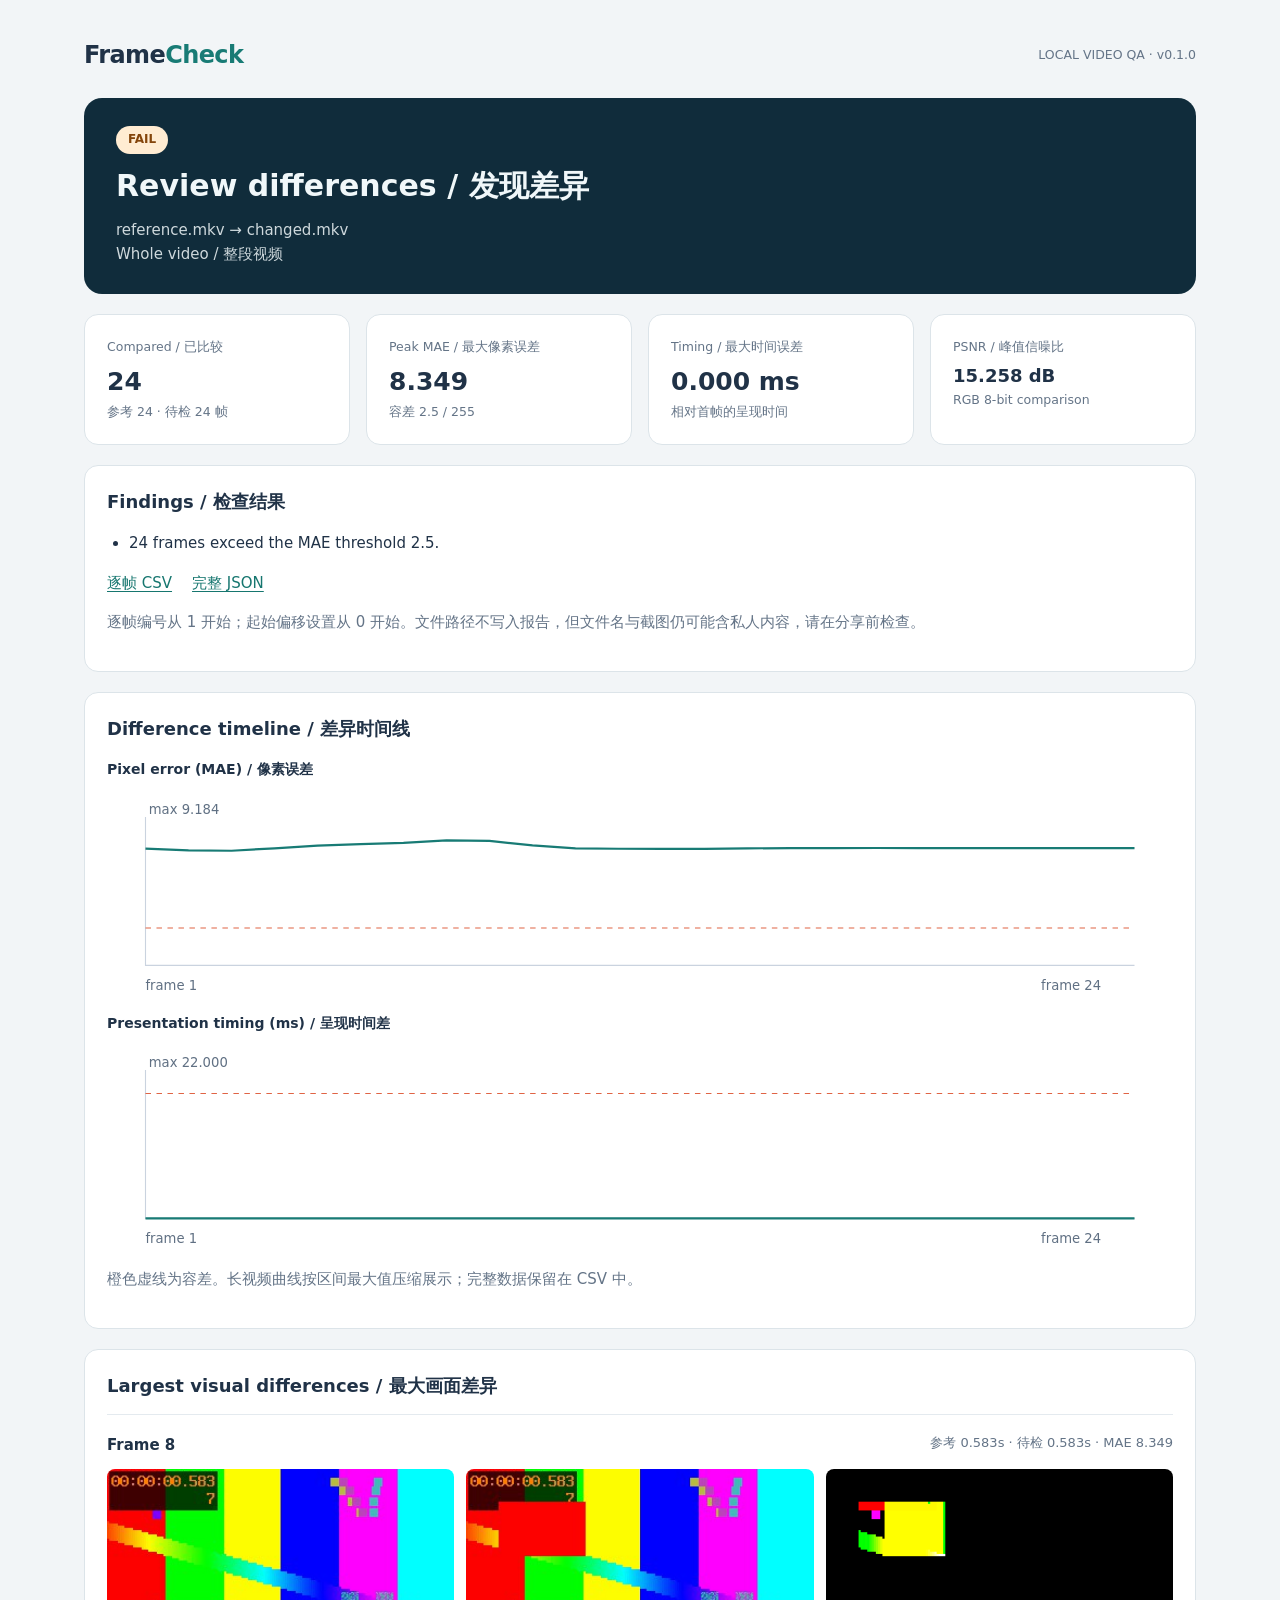
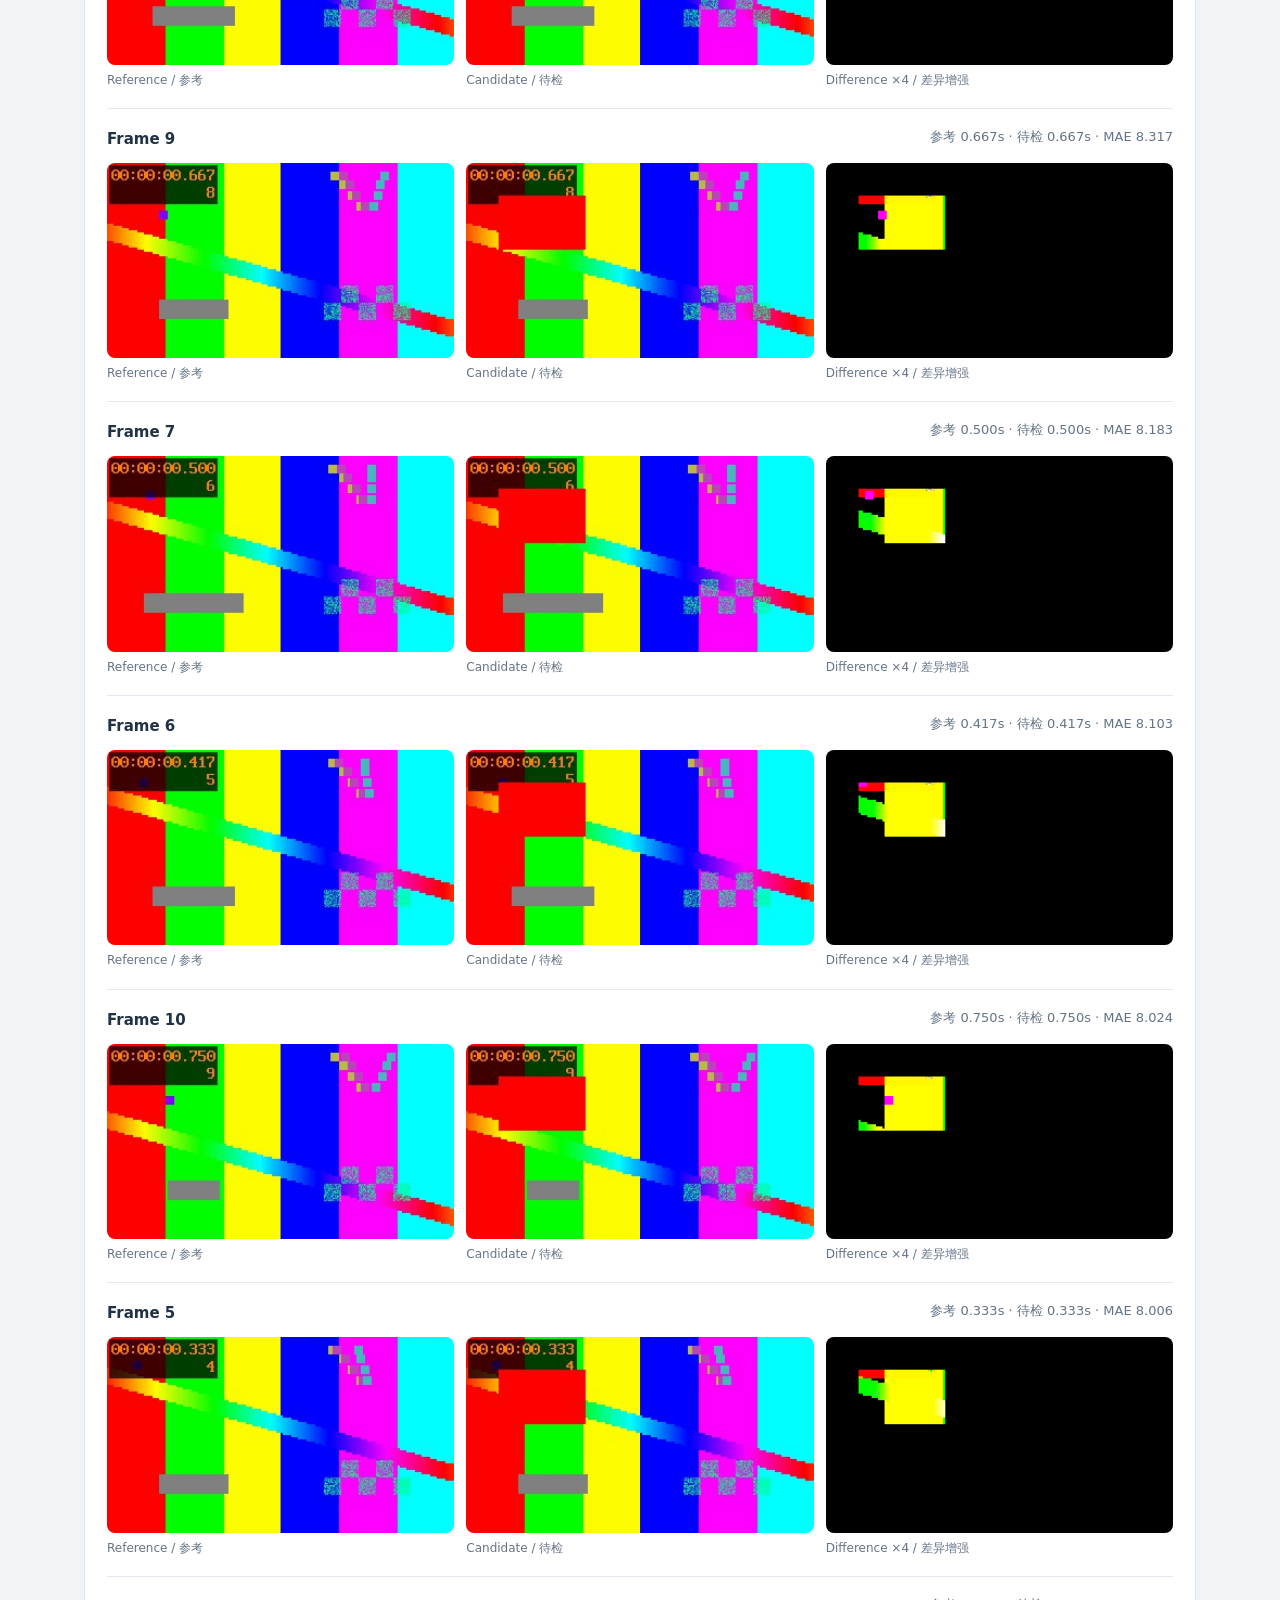
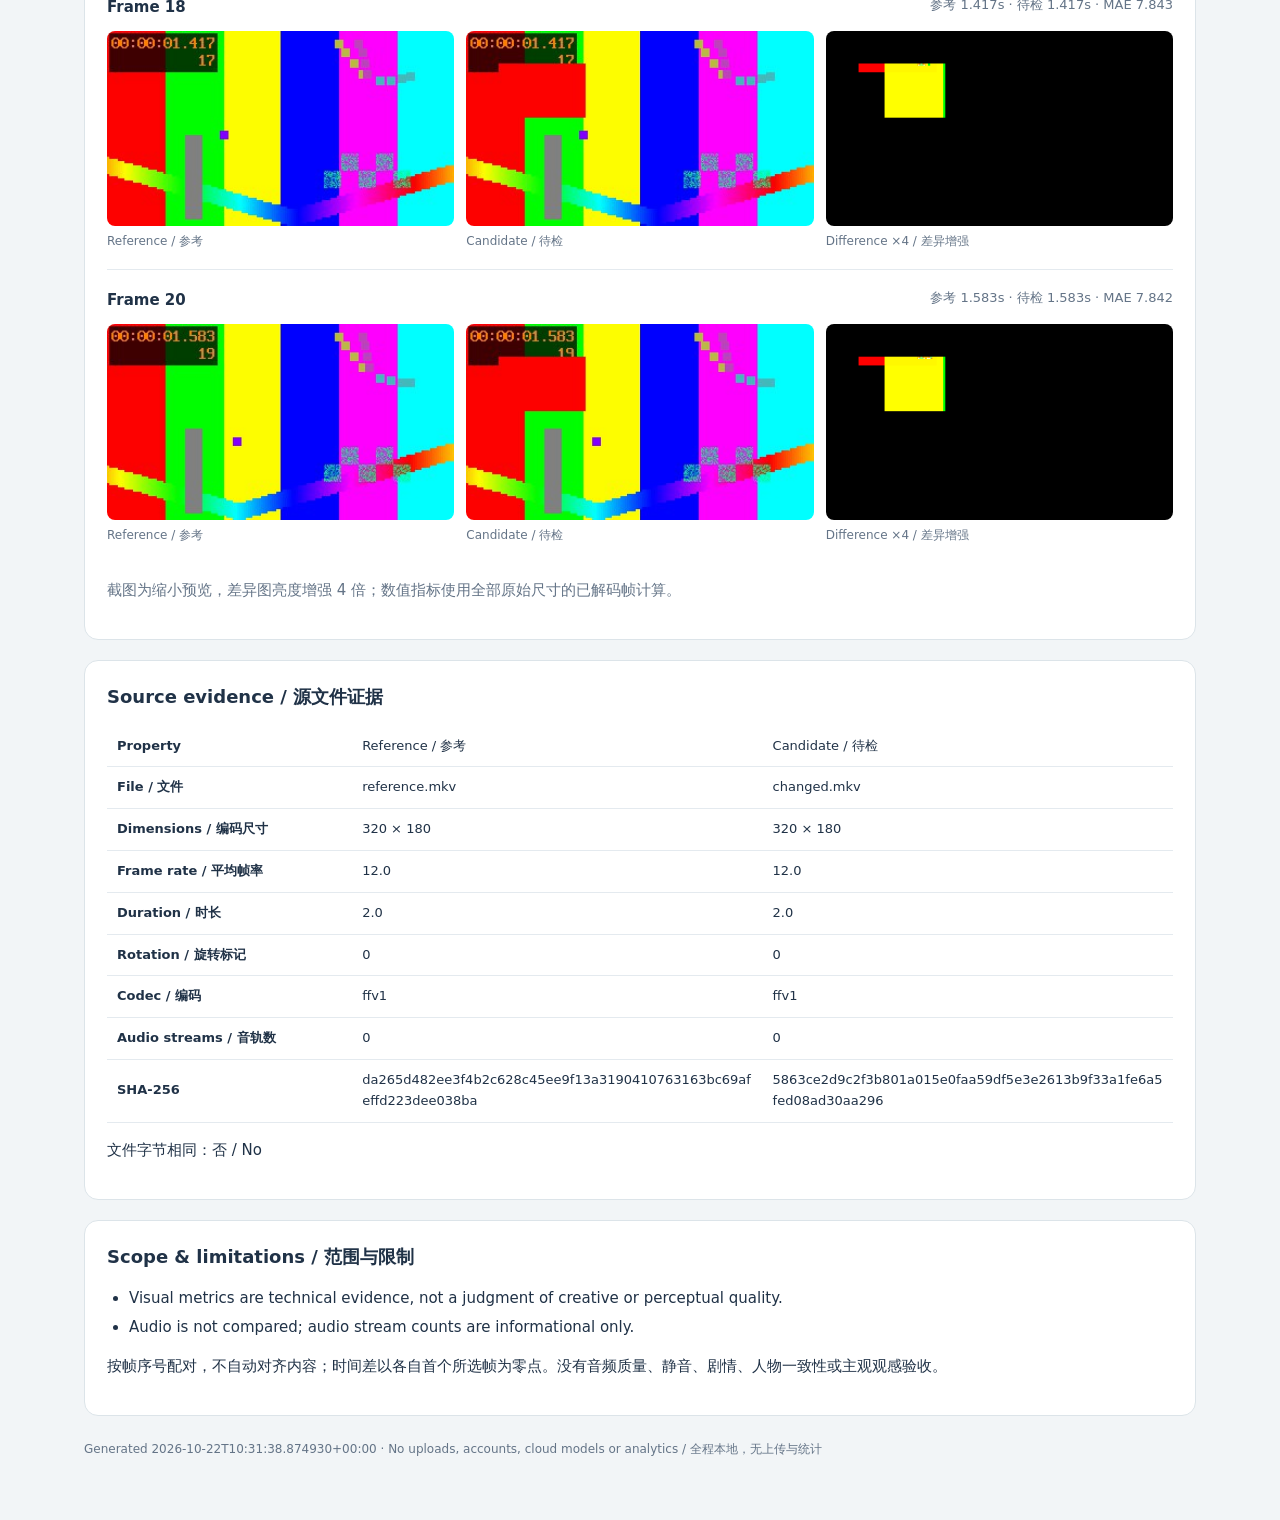
==== docs/demo.html @ 05654c62 "Release FrameCheck 0.1.0 with local video comparison and offline evidence reports" ====
<!doctype html><html lang="zh-CN"><head><meta charset="utf-8">
    <meta name="viewport" content="width=device-width,initial-scale=1">
    <meta http-equiv="Content-Security-Policy" content="default-src 'none'; img-src 'self' data:; style-src 'unsafe-inline'">
    <title>FrameCheck — changed.mkv</title>
    <style>
    :root{color-scheme:light}*{box-sizing:border-box}body{margin:0;background:#f2f5f7;color:#203247;font:15px/1.6 system-ui,"Microsoft YaHei",sans-serif}
    main{max-width:1160px;margin:auto;padding:36px 24px 60px}header{display:flex;justify-content:space-between;align-items:center;margin-bottom:24px}
    .logo{font-size:24px;font-weight:800;letter-spacing:-.6px}.logo b{color:#187b75}.muted,small{color:#647487}
    .hero{background:#102c3b;color:#f0f7f9;padding:28px 32px;border-radius:18px}.hero h1{font-size:30px;margin:8px 0}
    .hero p{margin:0;opacity:.85}.tag{display:inline-block;border-radius:20px;padding:4px 12px;background:#d5f5e6;color:#14553f;font-size:12px;font-weight:700}
    .tag.FAIL{background:#ffecd2;color:#84450b}.tag.ERROR,.tag.CANCELLED{background:#fbe0df;color:#8f2930}
    .grid{display:grid;grid-template-columns:repeat(4,1fr);gap:16px;margin:20px 0}.card,section{background:white;border:1px solid #dce4e9;border-radius:14px;padding:22px}
    .card strong{display:block;font-size:25px;margin-top:5px}.card small{display:block}section{margin-top:20px}h2{font-size:18px;margin:0 0 14px}h3{font-size:14px}
    ul{padding-left:22px}li{margin:5px 0}a{color:#16766f;text-underline-offset:3px}.links{display:flex;gap:20px;flex-wrap:wrap;margin-top:16px}
    svg{width:100%;display:block}.frame{padding:18px 0;border-top:1px solid #e4eaef}.frame-title{display:flex;justify-content:space-between;gap:12px;flex-wrap:wrap}
    .frame-title span{color:#647487;font-size:13px}.images{display:grid;grid-template-columns:repeat(3,1fr);gap:12px;margin-top:12px}figure{margin:0}
    img{width:100%;display:block;background:#18222a;border-radius:8px}figcaption{font-size:12px;color:#647487;margin-top:6px}
    .table-wrap{overflow-x:auto}table{width:100%;border-collapse:collapse;font-size:13px;table-layout:fixed}th,td{border-bottom:1px solid #e4eaef;padding:10px;text-align:left;overflow-wrap:anywhere}th{width:23%}
    footer{margin-top:24px;font-size:12px;color:#647487}@media(max-width:700px){main{padding:20px 12px}.grid{grid-template-columns:repeat(2,1fr)}.images{grid-template-columns:1fr}.hero{padding:22px}.hero h1{font-size:23px}}
    </style></head><body><main>
    <header><div class="logo">Frame<b>Check</b></div><small>LOCAL VIDEO QA · v0.1.0</small></header>
    <div class="hero"><span class="tag FAIL">FAIL</span><h1>Review differences / 发现差异</h1>
    <p>reference.mkv → changed.mkv</p><p>Whole video / 整段视频</p></div>
    <div class="grid"><div class="card"><small>Compared / 已比较</small><strong>24</strong><small>参考 24 · 待检 24 帧</small></div>
    <div class="card"><small>Peak MAE / 最大像素误差</small><strong>8.349</strong><small>容差 2.5 / 255</small></div>
    <div class="card"><small>Timing / 最大时间误差</small><strong>0.000 ms</strong><small>相对首帧的呈现时间</small></div>
    <div class="card"><small>PSNR / 峰值信噪比</small><strong style="font-size:18px">15.258 dB</strong><small>RGB 8-bit comparison</small></div></div>
    <section><h2>Findings / 检查结果</h2><ul><li>24 frames exceed the MAE threshold 2.5.</li></ul><div class="links"><a href="demo-frames.csv">逐帧 CSV</a><a href="demo-result.json">完整 JSON</a></div>
    <p class="muted">逐帧编号从 1 开始；起始偏移设置从 0 开始。文件路径不写入报告，但文件名与截图仍可能含私人内容，请在分享前检查。</p></section>
    <section><h2>Difference timeline / 差异时间线</h2><h3>Pixel error (MAE) / 像素误差</h3><svg viewBox="0 0 970 185" role="img" aria-label="mae per-frame chart">
      <path d="M35 20V155H935" fill="none" stroke="#cad3df"/>
      <line x1="35" x2="935" y1="120.97279739396998" y2="120.97279739396998" stroke="#e06445" stroke-dasharray="5 5"/>
      <polyline points="35.00,48.76 74.13,50.44 113.26,50.75 152.39,48.49 191.52,46.03 230.65,44.72 269.78,43.62 308.91,41.36 348.04,41.80 387.17,45.79 426.30,48.52 465.43,48.93 504.57,48.98 543.70,48.94 582.83,48.59 621.96,48.30 661.09,48.30 700.22,48.25 739.35,48.30 778.48,48.26 817.61,48.34 856.74,48.34 895.87,48.38 935.00,48.35" fill="none" stroke="#187b75" stroke-width="2"/>
      <text x="38" y="17" fill="#607083" font-size="12">max 9.184</text>
      <text x="35" y="177" fill="#607083" font-size="12">frame 1</text>
      <text x="850" y="177" fill="#607083" font-size="12">frame 24</text>
    </svg>
    <h3>Presentation timing (ms) / 呈现时间差</h3><svg viewBox="0 0 970 185" role="img" aria-label="relative_timing_error_ms per-frame chart">
      <path d="M35 20V155H935" fill="none" stroke="#cad3df"/>
      <line x1="35" x2="935" y1="41.363636363636374" y2="41.363636363636374" stroke="#e06445" stroke-dasharray="5 5"/>
      <polyline points="35.00,155.00 74.13,155.00 113.26,155.00 152.39,155.00 191.52,155.00 230.65,155.00 269.78,155.00 308.91,155.00 348.04,155.00 387.17,155.00 426.30,155.00 465.43,155.00 504.57,155.00 543.70,155.00 582.83,155.00 621.96,155.00 661.09,155.00 700.22,155.00 739.35,155.00 778.48,155.00 817.61,155.00 856.74,155.00 895.87,155.00 935.00,155.00" fill="none" stroke="#187b75" stroke-width="2"/>
      <text x="38" y="17" fill="#607083" font-size="12">max 22.000</text>
      <text x="35" y="177" fill="#607083" font-size="12">frame 1</text>
      <text x="850" y="177" fill="#607083" font-size="12">frame 24</text>
    </svg><p class="muted">橙色虚线为容差。长视频曲线按区间最大值压缩展示；完整数据保留在 CSV 中。</p></section>
    <section><h2>Largest visual differences / 最大画面差异</h2><article class="frame"><div class="frame-title"><strong>Frame 8</strong>
          <span>参考 0.583s · 待检 0.583s · MAE 8.349</span>
          </div><div class="images"><figure><img loading="lazy" src="[data-uri]" alt="Reference / 参考"><figcaption>Reference / 参考</figcaption></figure><figure><img loading="lazy" src="[data-uri]" alt="Candidate / 待检"><figcaption>Candidate / 待检</figcaption></figure><figure><img loading="lazy" src="[data-uri]" alt="Difference ×4 / 差异增强"><figcaption>Difference ×4 / 差异增强</figcaption></figure></div></article><article class="frame"><div class="frame-title"><strong>Frame 9</strong>
          <span>参考 0.667s · 待检 0.667s · MAE 8.317</span>
          </div><div class="images"><figure><img loading="lazy" src="[data-uri]" alt="Reference / 参考"><figcaption>Reference / 参考</figcaption></figure><figure><img loading="lazy" src="[data-uri]" alt="Candidate / 待检"><figcaption>Candidate / 待检</figcaption></figure><figure><img loading="lazy" src="[data-uri]" alt="Difference ×4 / 差异增强"><figcaption>Difference ×4 / 差异增强</figcaption></figure></div></article><article class="frame"><div class="frame-title"><strong>Frame 7</strong>
          <span>参考 0.500s · 待检 0.500s · MAE 8.183</span>
          </div><div class="images"><figure><img loading="lazy" src="[data-uri]" alt="Reference / 参考"><figcaption>Reference / 参考</figcaption></figure><figure><img loading="lazy" src="[data-uri]" alt="Candidate / 待检"><figcaption>Candidate / 待检</figcaption></figure><figure><img loading="lazy" src="[data-uri]" alt="Difference ×4 / 差异增强"><figcaption>Difference ×4 / 差异增强</figcaption></figure></div></article><article class="frame"><div class="frame-title"><strong>Frame 6</strong>
          <span>参考 0.417s · 待检 0.417s · MAE 8.103</span>
          </div><div class="images"><figure><img loading="lazy" src="[data-uri]" alt="Reference / 参考"><figcaption>Reference / 参考</figcaption></figure><figure><img loading="lazy" src="[data-uri]" alt="Candidate / 待检"><figcaption>Candidate / 待检</figcaption></figure><figure><img loading="lazy" src="[data-uri]" alt="Difference ×4 / 差异增强"><figcaption>Difference ×4 / 差异增强</figcaption></figure></div></article><article class="frame"><div class="frame-title"><strong>Frame 10</strong>
          <span>参考 0.750s · 待检 0.750s · MAE 8.024</span>
          </div><div class="images"><figure><img loading="lazy" src="[data-uri]" alt="Reference / 参考"><figcaption>Reference / 参考</figcaption></figure><figure><img loading="lazy" src="[data-uri]" alt="Candidate / 待检"><figcaption>Candidate / 待检</figcaption></figure><figure><img loading="lazy" src="[data-uri]" alt="Difference ×4 / 差异增强"><figcaption>Difference ×4 / 差异增强</figcaption></figure></div></article><article class="frame"><div class="frame-title"><strong>Frame 5</strong>
          <span>参考 0.333s · 待检 0.333s · MAE 8.006</span>
          </div><div class="images"><figure><img loading="lazy" src="[data-uri]" alt="Reference / 参考"><figcaption>Reference / 参考</figcaption></figure><figure><img loading="lazy" src="[data-uri]" alt="Candidate / 待检"><figcaption>Candidate / 待检</figcaption></figure><figure><img loading="lazy" src="[data-uri]" alt="Difference ×4 / 差异增强"><figcaption>Difference ×4 / 差异增强</figcaption></figure></div></article><article class="frame"><div class="frame-title"><strong>Frame 18</strong>
          <span>参考 1.417s · 待检 1.417s · MAE 7.843</span>
          </div><div class="images"><figure><img loading="lazy" src="[data-uri]" alt="Reference / 参考"><figcaption>Reference / 参考</figcaption></figure><figure><img loading="lazy" src="[data-uri]" alt="Candidate / 待检"><figcaption>Candidate / 待检</figcaption></figure><figure><img loading="lazy" src="[data-uri]" alt="Difference ×4 / 差异增强"><figcaption>Difference ×4 / 差异增强</figcaption></figure></div></article><article class="frame"><div class="frame-title"><strong>Frame 20</strong>
          <span>参考 1.583s · 待检 1.583s · MAE 7.842</span>
          </div><div class="images"><figure><img loading="lazy" src="[data-uri]" alt="Reference / 参考"><figcaption>Reference / 参考</figcaption></figure><figure><img loading="lazy" src="[data-uri]" alt="Candidate / 待检"><figcaption>Candidate / 待检</figcaption></figure><figure><img loading="lazy" src="[data-uri]" alt="Difference ×4 / 差异增强"><figcaption>Difference ×4 / 差异增强</figcaption></figure></div></article>
    <p class="muted">截图为缩小预览，差异图亮度增强 4 倍；数值指标使用全部原始尺寸的已解码帧计算。</p></section>
    <section><h2>Source evidence / 源文件证据</h2><div class="table-wrap"><table><thead><tr><th>Property</th><td>Reference / 参考</td><td>Candidate / 待检</td></tr></thead><tbody><tr><th>File / 文件</th><td>reference.mkv</td><td>changed.mkv</td></tr><tr><th>Dimensions / 编码尺寸</th><td>320 × 180</td><td>320 × 180</td></tr><tr><th>Frame rate / 平均帧率</th><td>12.0</td><td>12.0</td></tr><tr><th>Duration / 时长</th><td>2.0</td><td>2.0</td></tr><tr><th>Rotation / 旋转标记</th><td>0</td><td>0</td></tr><tr><th>Codec / 编码</th><td>ffv1</td><td>ffv1</td></tr><tr><th>Audio streams / 音轨数</th><td>0</td><td>0</td></tr><tr><th>SHA-256</th><td>da265d482ee3f4b2c628c45ee9f13a3190410763163bc69afeffd223dee038ba</td><td>5863ce2d9c2f3b801a015e0faa59df5e3e2613b9f33a1fe6a5fed08ad30aa296</td></tr></tbody></table></div>
    <p>文件字节相同：否 / No</p></section>
    <section><h2>Scope & limitations / 范围与限制</h2><ul><li>Visual metrics are technical evidence, not a judgment of creative or perceptual quality.</li><li>Audio is not compared; audio stream counts are informational only.</li></ul>
    <p>按帧序号配对，不自动对齐内容；时间差以各自首个所选帧为零点。没有音频质量、静音、剧情、人物一致性或主观观感验收。</p></section>
    <footer>Generated 2026-10-22T10:31:38.874930+00:00 · No uploads, accounts, cloud models or analytics / 全程本地，无上传与统计</footer>
    </main></body></html>
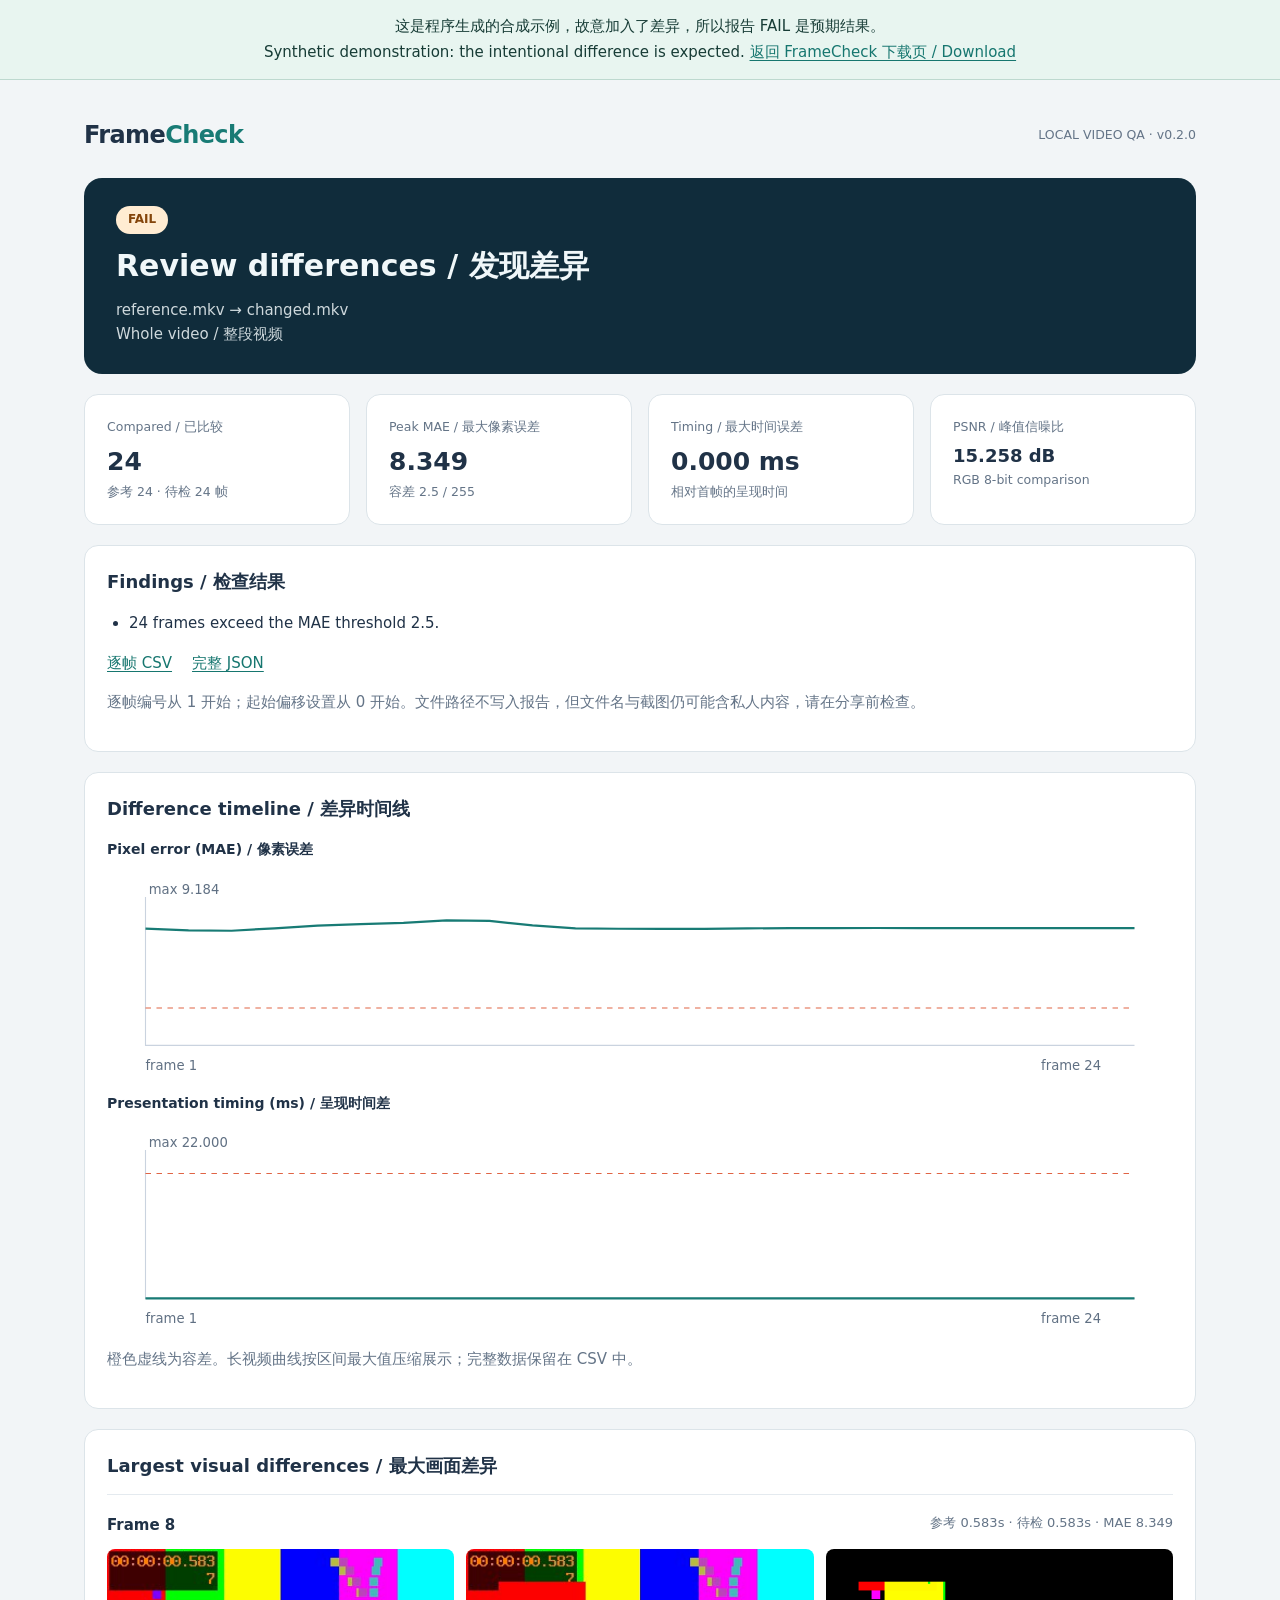
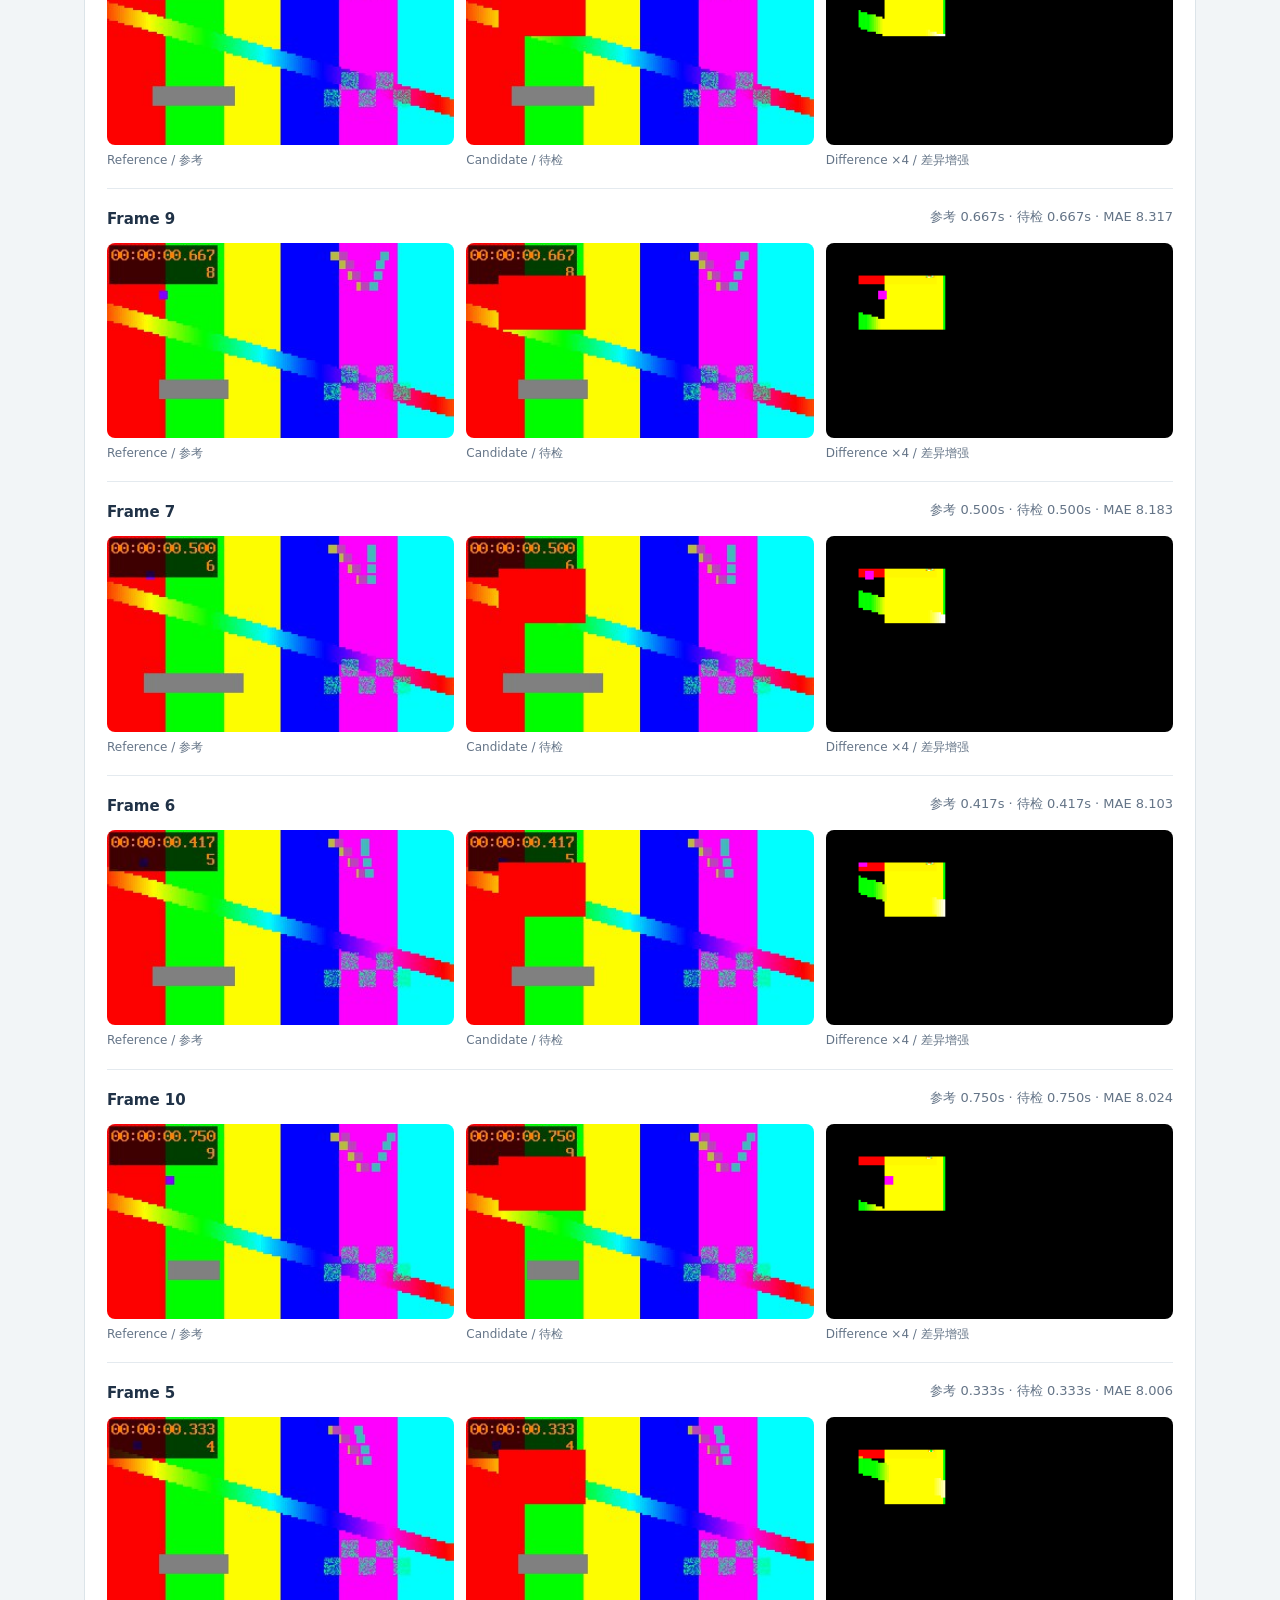
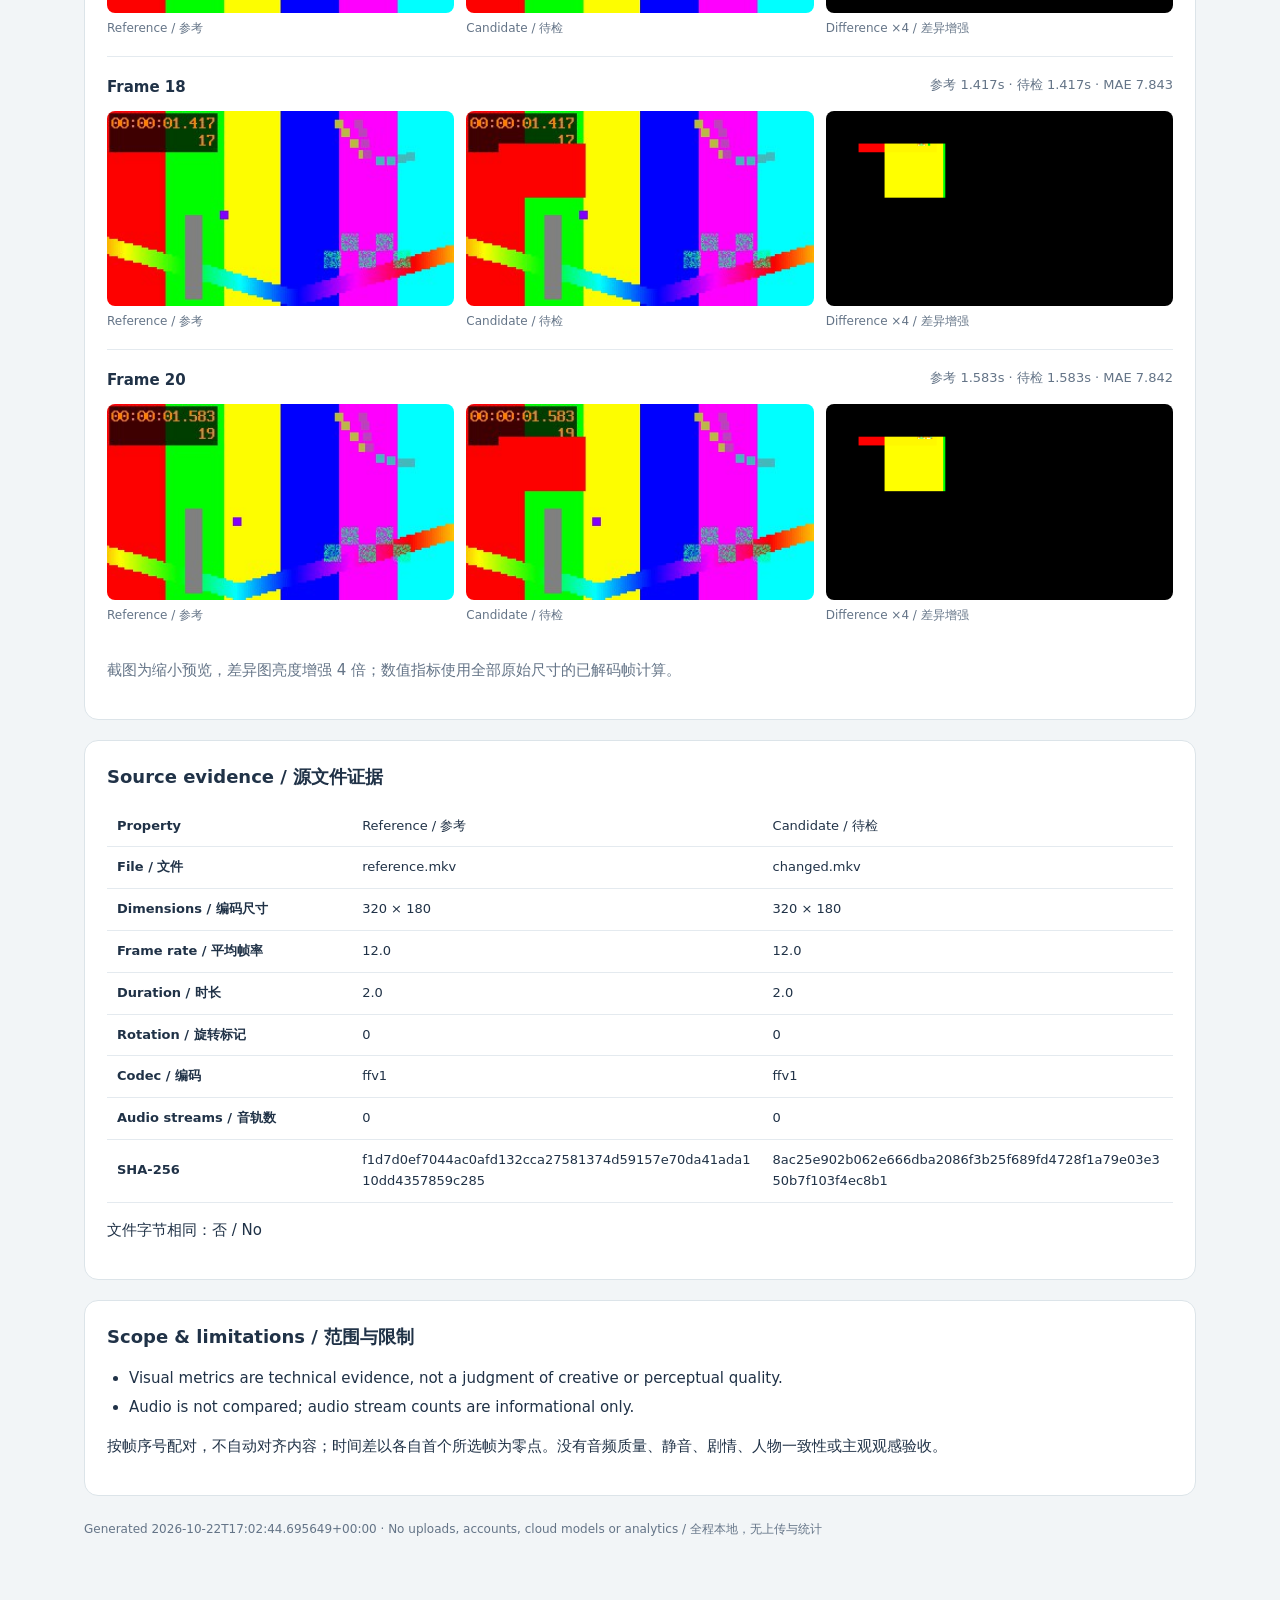
==== commit 5c410029: "Add first-run demos, portable setup, agent skill and public download site" ====
--- a/docs/demo.html
+++ b/docs/demo.html
@@ -17,8 +17,8 @@
     img{width:100%;display:block;background:#18222a;border-radius:8px}figcaption{font-size:12px;color:#647487;margin-top:6px}
     .table-wrap{overflow-x:auto}table{width:100%;border-collapse:collapse;font-size:13px;table-layout:fixed}th,td{border-bottom:1px solid #e4eaef;padding:10px;text-align:left;overflow-wrap:anywhere}th{width:23%}
     footer{margin-top:24px;font-size:12px;color:#647487}@media(max-width:700px){main{padding:20px 12px}.grid{grid-template-columns:repeat(2,1fr)}.images{grid-template-columns:1fr}.hero{padding:22px}.hero h1{font-size:23px}}
-    </style></head><body><main>
-    <header><div class="logo">Frame<b>Check</b></div><small>LOCAL VIDEO QA · v0.1.0</small></header>
+    </style></head><body><div style="padding:14px 24px;background:#e8f5f0;border-bottom:1px solid #bdd9cf;color:#173c36;font:15px/1.7 system-ui;text-align:center">这是程序生成的合成示例，故意加入了差异，所以报告 FAIL 是预期结果。<br> Synthetic demonstration: the intentional difference is expected. <a href="index.html">返回 FrameCheck 下载页 / Download</a></div><main>
+    <header><div class="logo">Frame<b>Check</b></div><small>LOCAL VIDEO QA · v0.2.0</small></header>
     <div class="hero"><span class="tag FAIL">FAIL</span><h1>Review differences / 发现差异</h1>
     <p>reference.mkv → changed.mkv</p><p>Whole video / 整段视频</p></div>
     <div class="grid"><div class="card"><small>Compared / 已比较</small><strong>24</strong><small>参考 24 · 待检 24 帧</small></div>
@@ -61,9 +61,9 @@
           <span>参考 1.583s · 待检 1.583s · MAE 7.842</span>
           </div><div class="images"><figure><img loading="lazy" src="[data-uri]" alt="Reference / 参考"><figcaption>Reference / 参考</figcaption></figure><figure><img loading="lazy" src="[data-uri]" alt="Candidate / 待检"><figcaption>Candidate / 待检</figcaption></figure><figure><img loading="lazy" src="[data-uri]" alt="Difference ×4 / 差异增强"><figcaption>Difference ×4 / 差异增强</figcaption></figure></div></article>
     <p class="muted">截图为缩小预览，差异图亮度增强 4 倍；数值指标使用全部原始尺寸的已解码帧计算。</p></section>
-    <section><h2>Source evidence / 源文件证据</h2><div class="table-wrap"><table><thead><tr><th>Property</th><td>Reference / 参考</td><td>Candidate / 待检</td></tr></thead><tbody><tr><th>File / 文件</th><td>reference.mkv</td><td>changed.mkv</td></tr><tr><th>Dimensions / 编码尺寸</th><td>320 × 180</td><td>320 × 180</td></tr><tr><th>Frame rate / 平均帧率</th><td>12.0</td><td>12.0</td></tr><tr><th>Duration / 时长</th><td>2.0</td><td>2.0</td></tr><tr><th>Rotation / 旋转标记</th><td>0</td><td>0</td></tr><tr><th>Codec / 编码</th><td>ffv1</td><td>ffv1</td></tr><tr><th>Audio streams / 音轨数</th><td>0</td><td>0</td></tr><tr><th>SHA-256</th><td>da265d482ee3f4b2c628c45ee9f13a3190410763163bc69afeffd223dee038ba</td><td>5863ce2d9c2f3b801a015e0faa59df5e3e2613b9f33a1fe6a5fed08ad30aa296</td></tr></tbody></table></div>
+    <section><h2>Source evidence / 源文件证据</h2><div class="table-wrap"><table><thead><tr><th>Property</th><td>Reference / 参考</td><td>Candidate / 待检</td></tr></thead><tbody><tr><th>File / 文件</th><td>reference.mkv</td><td>changed.mkv</td></tr><tr><th>Dimensions / 编码尺寸</th><td>320 × 180</td><td>320 × 180</td></tr><tr><th>Frame rate / 平均帧率</th><td>12.0</td><td>12.0</td></tr><tr><th>Duration / 时长</th><td>2.0</td><td>2.0</td></tr><tr><th>Rotation / 旋转标记</th><td>0</td><td>0</td></tr><tr><th>Codec / 编码</th><td>ffv1</td><td>ffv1</td></tr><tr><th>Audio streams / 音轨数</th><td>0</td><td>0</td></tr><tr><th>SHA-256</th><td>f1d7d0ef7044ac0afd132cca27581374d59157e70da41ada110dd4357859c285</td><td>8ac25e902b062e666dba2086f3b25f689fd4728f1a79e03e350b7f103f4ec8b1</td></tr></tbody></table></div>
     <p>文件字节相同：否 / No</p></section>
     <section><h2>Scope & limitations / 范围与限制</h2><ul><li>Visual metrics are technical evidence, not a judgment of creative or perceptual quality.</li><li>Audio is not compared; audio stream counts are informational only.</li></ul>
     <p>按帧序号配对，不自动对齐内容；时间差以各自首个所选帧为零点。没有音频质量、静音、剧情、人物一致性或主观观感验收。</p></section>
-    <footer>Generated 2026-10-22T10:31:38.874930+00:00 · No uploads, accounts, cloud models or analytics / 全程本地，无上传与统计</footer>
-    </main></body></html>
+    <footer>Generated 2026-10-22T17:02:44.695649+00:00 · No uploads, accounts, cloud models or analytics / 全程本地，无上传与统计</footer>
+    </main></body></html>
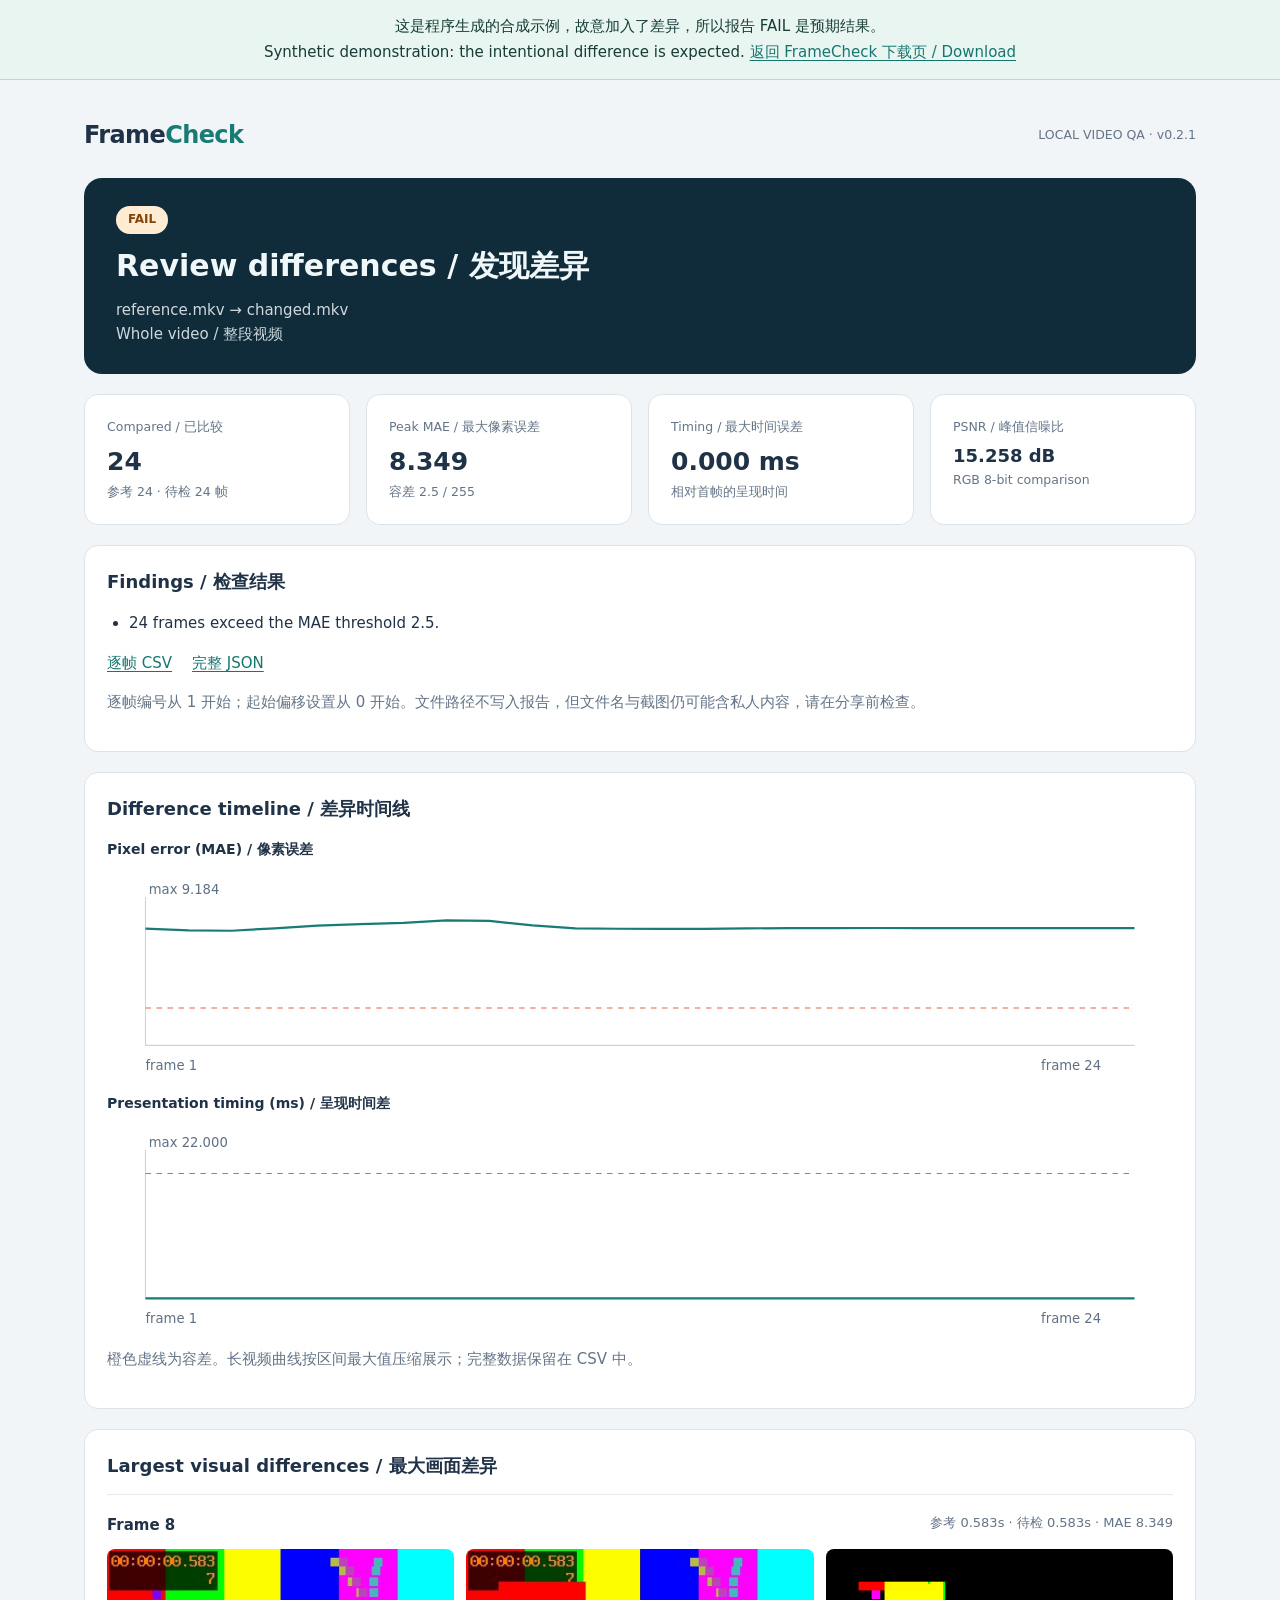
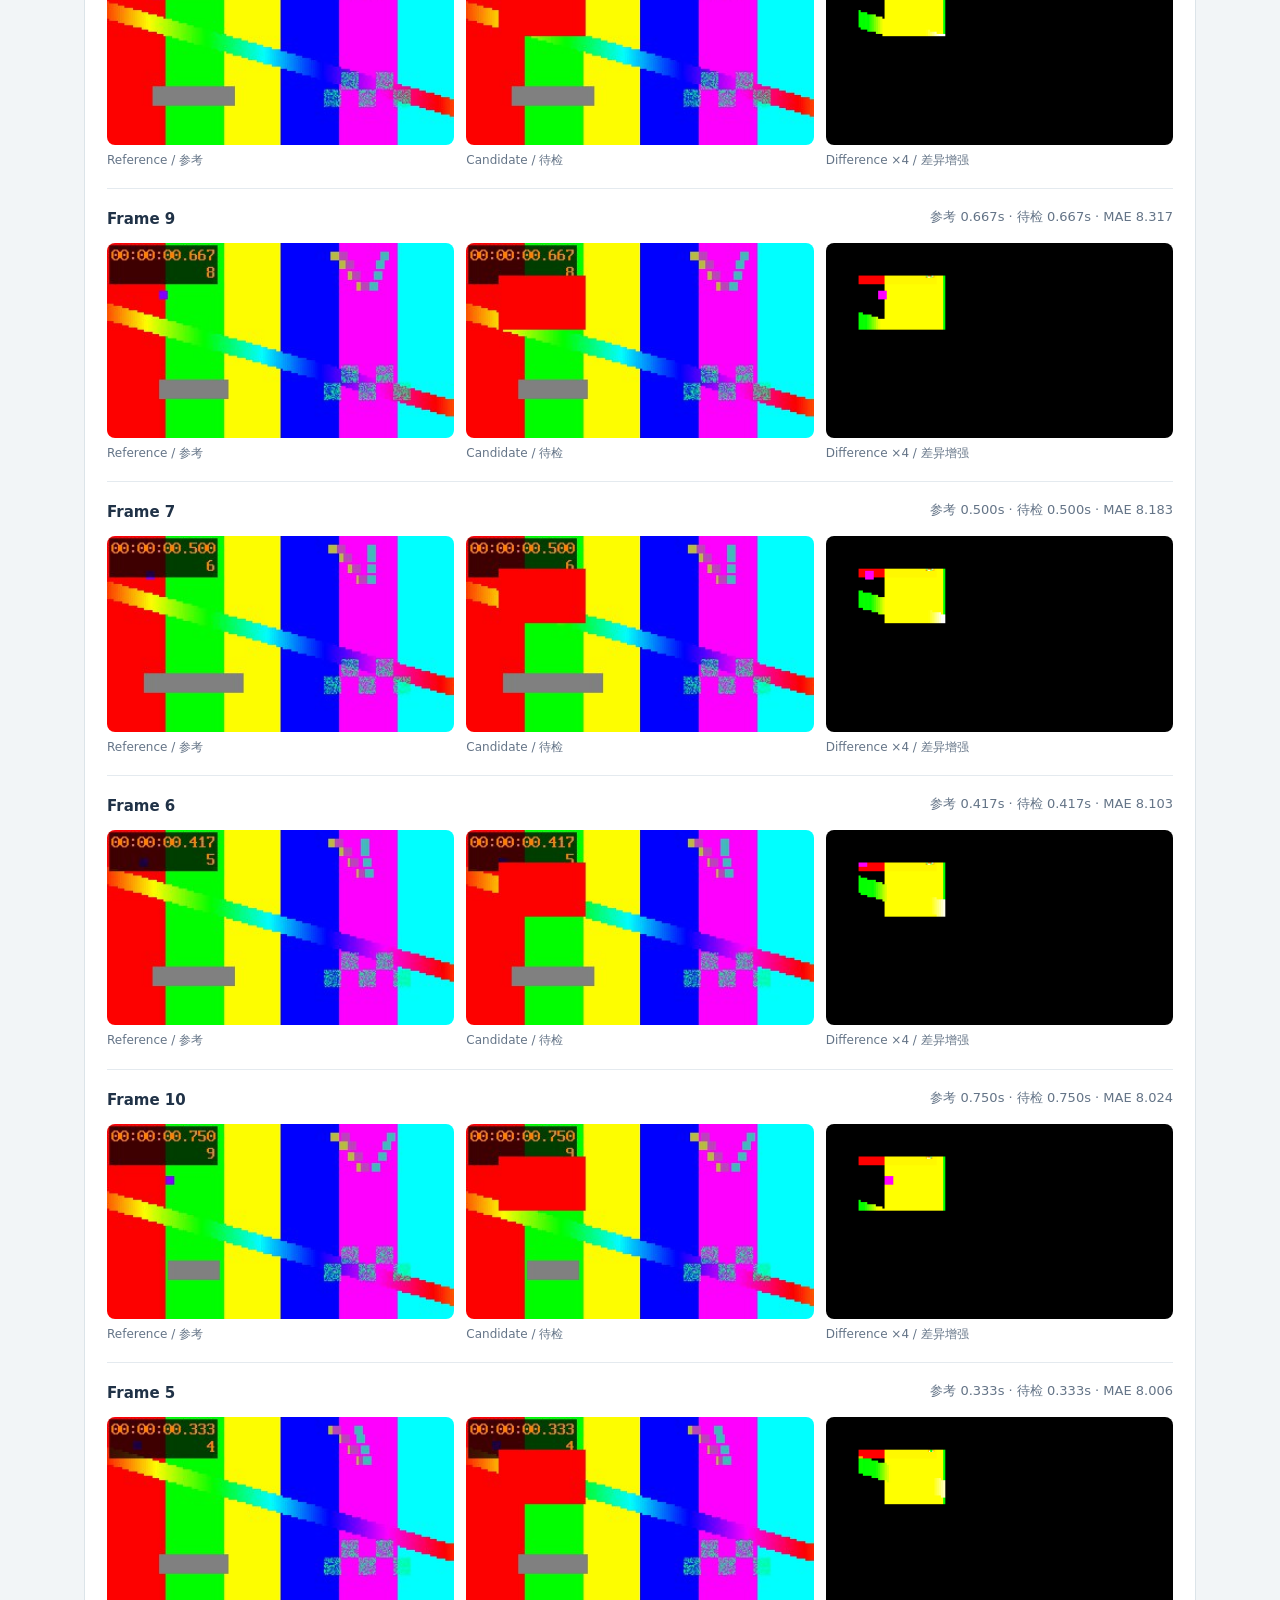
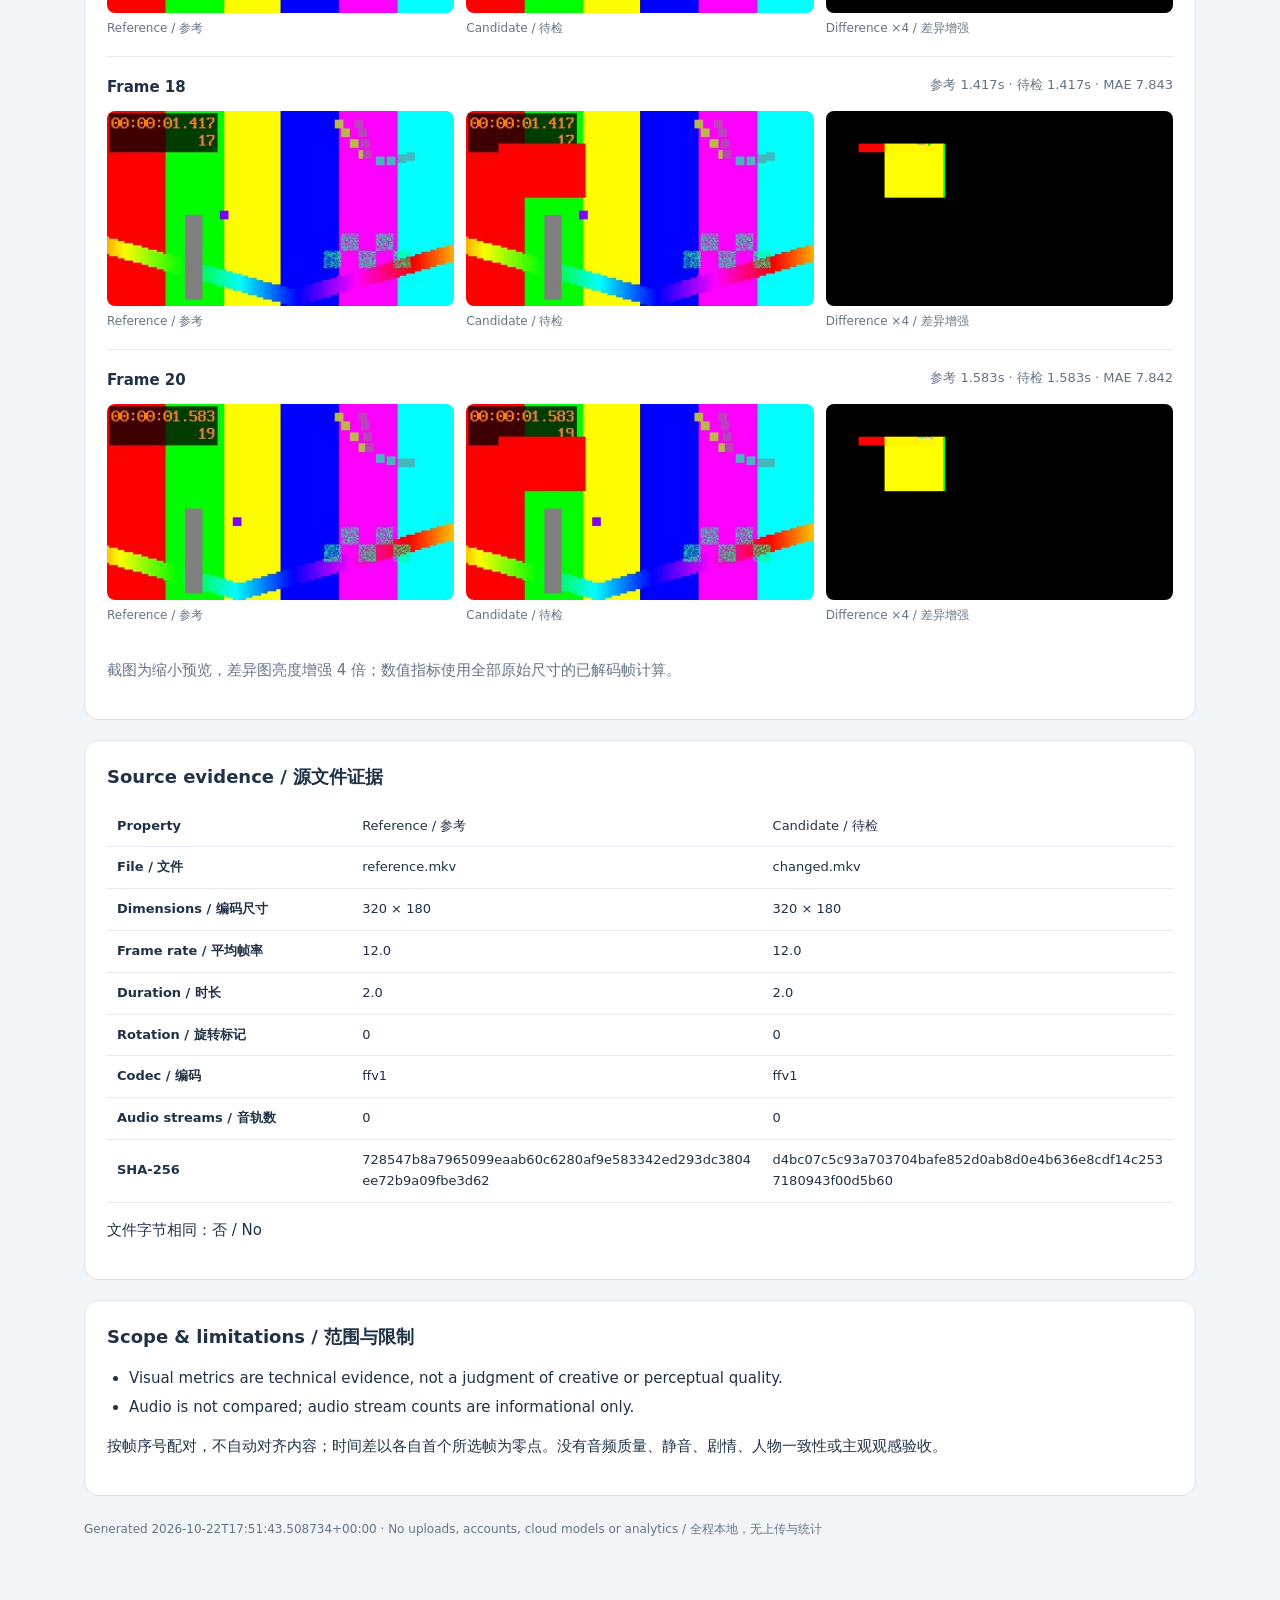
==== commit 5f74edaf: "Bundle an inspectable skill runtime and bound CI dependency waits" ====
--- a/docs/demo.html
+++ b/docs/demo.html
@@ -18,7 +18,7 @@
     .table-wrap{overflow-x:auto}table{width:100%;border-collapse:collapse;font-size:13px;table-layout:fixed}th,td{border-bottom:1px solid #e4eaef;padding:10px;text-align:left;overflow-wrap:anywhere}th{width:23%}
     footer{margin-top:24px;font-size:12px;color:#647487}@media(max-width:700px){main{padding:20px 12px}.grid{grid-template-columns:repeat(2,1fr)}.images{grid-template-columns:1fr}.hero{padding:22px}.hero h1{font-size:23px}}
     </style></head><body><div style="padding:14px 24px;background:#e8f5f0;border-bottom:1px solid #bdd9cf;color:#173c36;font:15px/1.7 system-ui;text-align:center">这是程序生成的合成示例，故意加入了差异，所以报告 FAIL 是预期结果。<br> Synthetic demonstration: the intentional difference is expected. <a href="index.html">返回 FrameCheck 下载页 / Download</a></div><main>
-    <header><div class="logo">Frame<b>Check</b></div><small>LOCAL VIDEO QA · v0.2.0</small></header>
+    <header><div class="logo">Frame<b>Check</b></div><small>LOCAL VIDEO QA · v0.2.1</small></header>
     <div class="hero"><span class="tag FAIL">FAIL</span><h1>Review differences / 发现差异</h1>
     <p>reference.mkv → changed.mkv</p><p>Whole video / 整段视频</p></div>
     <div class="grid"><div class="card"><small>Compared / 已比较</small><strong>24</strong><small>参考 24 · 待检 24 帧</small></div>
@@ -61,9 +61,9 @@
           <span>参考 1.583s · 待检 1.583s · MAE 7.842</span>
           </div><div class="images"><figure><img loading="lazy" src="[data-uri]" alt="Reference / 参考"><figcaption>Reference / 参考</figcaption></figure><figure><img loading="lazy" src="[data-uri]" alt="Candidate / 待检"><figcaption>Candidate / 待检</figcaption></figure><figure><img loading="lazy" src="[data-uri]" alt="Difference ×4 / 差异增强"><figcaption>Difference ×4 / 差异增强</figcaption></figure></div></article>
     <p class="muted">截图为缩小预览，差异图亮度增强 4 倍；数值指标使用全部原始尺寸的已解码帧计算。</p></section>
-    <section><h2>Source evidence / 源文件证据</h2><div class="table-wrap"><table><thead><tr><th>Property</th><td>Reference / 参考</td><td>Candidate / 待检</td></tr></thead><tbody><tr><th>File / 文件</th><td>reference.mkv</td><td>changed.mkv</td></tr><tr><th>Dimensions / 编码尺寸</th><td>320 × 180</td><td>320 × 180</td></tr><tr><th>Frame rate / 平均帧率</th><td>12.0</td><td>12.0</td></tr><tr><th>Duration / 时长</th><td>2.0</td><td>2.0</td></tr><tr><th>Rotation / 旋转标记</th><td>0</td><td>0</td></tr><tr><th>Codec / 编码</th><td>ffv1</td><td>ffv1</td></tr><tr><th>Audio streams / 音轨数</th><td>0</td><td>0</td></tr><tr><th>SHA-256</th><td>f1d7d0ef7044ac0afd132cca27581374d59157e70da41ada110dd4357859c285</td><td>8ac25e902b062e666dba2086f3b25f689fd4728f1a79e03e350b7f103f4ec8b1</td></tr></tbody></table></div>
+    <section><h2>Source evidence / 源文件证据</h2><div class="table-wrap"><table><thead><tr><th>Property</th><td>Reference / 参考</td><td>Candidate / 待检</td></tr></thead><tbody><tr><th>File / 文件</th><td>reference.mkv</td><td>changed.mkv</td></tr><tr><th>Dimensions / 编码尺寸</th><td>320 × 180</td><td>320 × 180</td></tr><tr><th>Frame rate / 平均帧率</th><td>12.0</td><td>12.0</td></tr><tr><th>Duration / 时长</th><td>2.0</td><td>2.0</td></tr><tr><th>Rotation / 旋转标记</th><td>0</td><td>0</td></tr><tr><th>Codec / 编码</th><td>ffv1</td><td>ffv1</td></tr><tr><th>Audio streams / 音轨数</th><td>0</td><td>0</td></tr><tr><th>SHA-256</th><td>728547b8a7965099eaab60c6280af9e583342ed293dc3804ee72b9a09fbe3d62</td><td>d4bc07c5c93a703704bafe852d0ab8d0e4b636e8cdf14c2537180943f00d5b60</td></tr></tbody></table></div>
     <p>文件字节相同：否 / No</p></section>
     <section><h2>Scope & limitations / 范围与限制</h2><ul><li>Visual metrics are technical evidence, not a judgment of creative or perceptual quality.</li><li>Audio is not compared; audio stream counts are informational only.</li></ul>
     <p>按帧序号配对，不自动对齐内容；时间差以各自首个所选帧为零点。没有音频质量、静音、剧情、人物一致性或主观观感验收。</p></section>
-    <footer>Generated 2026-10-22T17:02:44.695649+00:00 · No uploads, accounts, cloud models or analytics / 全程本地，无上传与统计</footer>
+    <footer>Generated 2026-10-22T17:51:43.508734+00:00 · No uploads, accounts, cloud models or analytics / 全程本地，无上传与统计</footer>
     </main></body></html>
